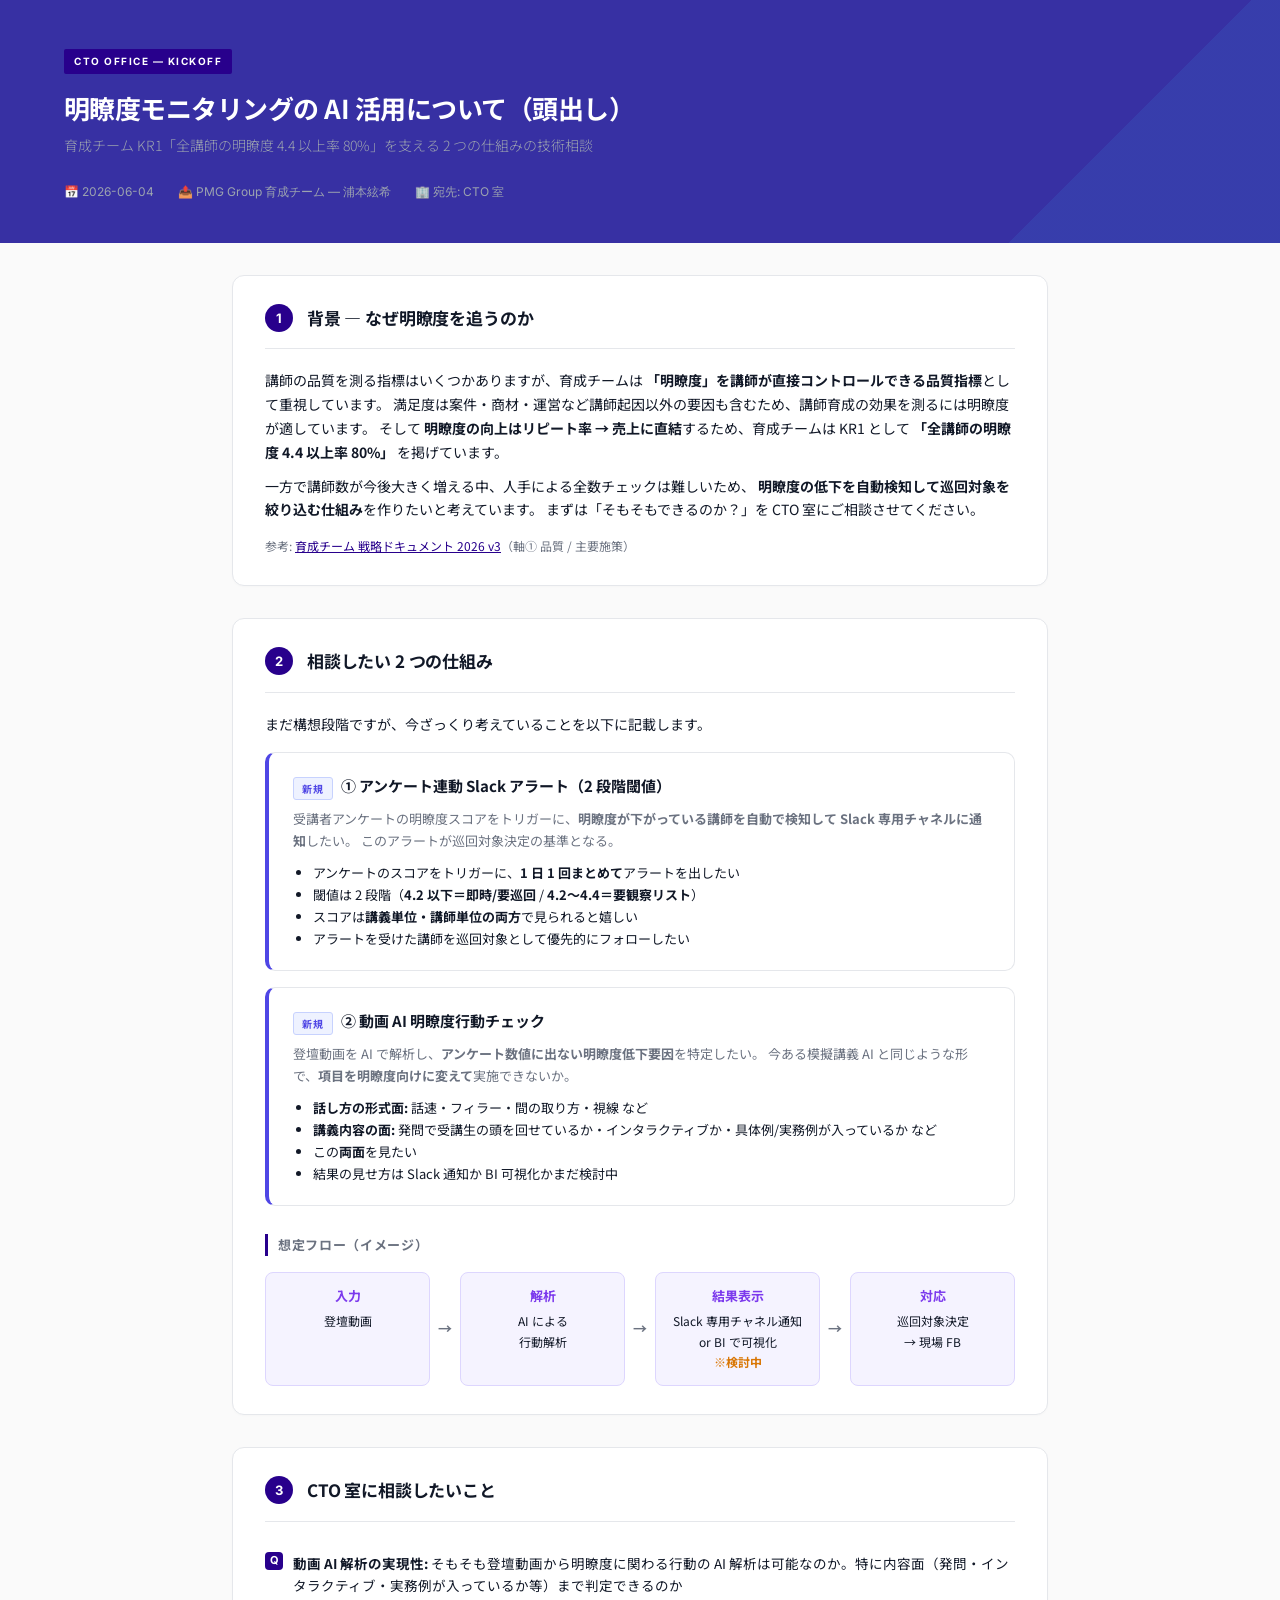
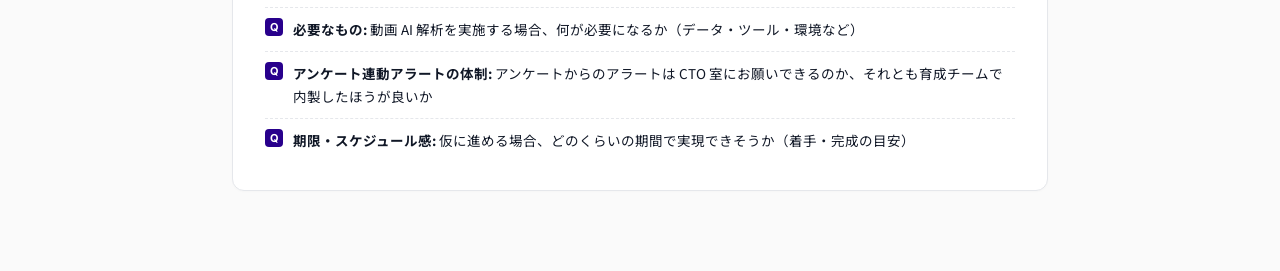
==== strategy/cto-meiryodo-ai-kickoff.html @ fd0e6889 "Add CTO office kickoff doc for clarity-monitoring AI Co-Authored-By: Claude Opus 4.8 (1M context) <n" ====
<!DOCTYPE html>
<html lang="ja">
<head>
<meta charset="UTF-8">
<meta name="viewport" content="width=device-width, initial-scale=1.0">
<title>CTO室相談 頭出し — 明瞭度モニタリングの AI 活用</title>
<link rel="preconnect" href="https://fonts.googleapis.com">
<link href="https://fonts.googleapis.com/css2?family=Noto+Sans+JP:wght@300;400;500;700&family=Inter:wght@300;400;500;600;700&display=swap" rel="stylesheet">
<style>
  :root {
    --blue: #28008C;
    --blue-light: #EEEBFA;
    --blue-mid: #C7BCEA;
    --purple: #7C3AED;
    --purple-light: #F5F3FF;
    --purple-mid: #DDD6FE;
    --sky: #0EA5E9;
    --sky-light: #F0F9FF;
    --sky-mid: #BAE6FD;
    --status-redesign: #9F1239;
    --status-redesign-light: #FFF1F2;
    --status-redesign-mid: #FECDD3;
    --status-new: #4F46E5;
    --status-new-light: #EEF2FF;
    --status-new-mid: #C7D2FE;
    --yellow: #CA8A04;
    --yellow-light: #FEFCE8;
    --yellow-mid: #FEF08A;
    --text: #111827;
    --dark-bg: #3730A3;
    --text-sub: #6B7280;
    --border: #E5E7EB;
    --white: #FFFFFF;
  }

  * { box-sizing: border-box; margin: 0; padding: 0; }

  body {
    font-family: 'Noto Sans JP', sans-serif;
    font-size: 14px;
    line-height: 1.7;
    color: var(--text);
    background: #FAFAFA;
  }

  /* ヘッダー */
  .doc-header {
    background: var(--dark-bg);
    color: white;
    padding: 48px 64px 40px;
    position: relative;
    overflow: hidden;
  }
  .doc-header::before {
    content: '';
    position: absolute;
    top: 0; right: 0;
    width: 300px; height: 100%;
    background: linear-gradient(135deg, transparent 50%, rgba(55,138,221,0.15) 50%);
  }
  .doc-header .badge {
    display: inline-block;
    background: var(--blue);
    color: white;
    font-family: 'Inter', sans-serif;
    font-size: 10px;
    font-weight: 700;
    letter-spacing: 0.15em;
    padding: 4px 10px;
    border-radius: 2px;
    margin-bottom: 16px;
  }
  .doc-header h1 {
    font-size: 26px;
    font-weight: 700;
    letter-spacing: -0.02em;
    margin-bottom: 8px;
    line-height: 1.4;
  }
  .doc-header .slogan-ja {
    font-size: 14px;
    font-weight: 300;
    color: #9CA3AF;
    margin-bottom: 24px;
  }
  .doc-header .meta {
    display: flex;
    gap: 24px;
    font-size: 12px;
    color: #9CA3AF;
    font-family: 'Inter', sans-serif;
    flex-wrap: wrap;
  }
  .doc-header .meta span { display: flex; align-items: center; gap: 6px; }

  .container {
    max-width: 880px;
    margin: 0 auto;
    padding: 0 32px 80px;
  }

  .section {
    margin-top: 32px;
    background: white;
    border: 1px solid var(--border);
    border-radius: 12px;
    padding: 28px 32px;
    box-shadow: 0 1px 2px rgba(0,0,0,0.02);
  }
  .section-header {
    display: flex;
    align-items: center;
    gap: 14px;
    margin-bottom: 20px;
    padding-bottom: 16px;
    border-bottom: 1px solid var(--border);
  }
  .section-num {
    display: inline-flex;
    align-items: center;
    justify-content: center;
    width: 28px;
    height: 28px;
    background: var(--blue);
    color: white;
    font-family: 'Inter', sans-serif;
    font-size: 13px;
    font-weight: 700;
    border-radius: 50%;
    flex-shrink: 0;
  }
  .section-title {
    font-size: 17px;
    font-weight: 700;
    letter-spacing: -0.01em;
  }
  .subsection { margin-top: 28px; }
  .subsection-title {
    font-size: 13px;
    font-weight: 700;
    letter-spacing: 0.05em;
    color: var(--text-sub);
    text-transform: uppercase;
    margin-bottom: 12px;
    padding-left: 10px;
    border-left: 3px solid var(--blue);
  }

  table {
    width: 100%;
    border-collapse: collapse;
    font-size: 13px;
    margin-top: 8px;
  }
  th {
    background: var(--blue-light);
    color: var(--blue);
    font-weight: 700;
    text-align: left;
    padding: 10px 14px;
    border: 1px solid var(--border);
    font-size: 12px;
  }
  td {
    padding: 10px 14px;
    border: 1px solid var(--border);
    vertical-align: top;
  }

  .status-badge {
    display: inline-block;
    font-size: 10px;
    font-weight: 700;
    letter-spacing: 0.08em;
    padding: 2px 8px;
    border-radius: 3px;
    margin-right: 8px;
    vertical-align: middle;
  }
  .status-badge.new { background: var(--status-new-light); color: var(--status-new); border: 1px solid var(--status-new-mid); }
  .status-badge.redesign { background: var(--status-redesign-light); color: var(--status-redesign); border: 1px solid var(--status-redesign-mid); }

  .info-box {
    background: var(--sky-light);
    border: 1px solid var(--sky-mid);
    border-radius: 8px;
    padding: 14px 18px;
    margin-top: 14px;
    font-size: 13px;
  }
  .note-box {
    background: var(--yellow-light);
    border: 1px solid var(--yellow-mid);
    border-radius: 8px;
    padding: 14px 18px;
    margin-top: 14px;
    font-size: 13px;
  }

  /* 施策カード */
  .measure-card {
    border: 1px solid var(--border);
    border-radius: 10px;
    padding: 20px 24px;
    margin-top: 16px;
  }
  .measure-card.new { border-left: 4px solid var(--status-new); }
  .measure-card.redesign { border-left: 4px solid var(--status-redesign); }
  .measure-card h3 {
    font-size: 15px;
    font-weight: 700;
    margin-bottom: 8px;
  }
  .measure-card p { font-size: 13px; color: var(--text-sub); }

  /* フロー図 */
  .flow {
    display: flex;
    align-items: stretch;
    gap: 0;
    margin-top: 16px;
    flex-wrap: wrap;
  }
  .flow-step {
    flex: 1;
    min-width: 130px;
    background: var(--purple-light);
    border: 1px solid var(--purple-mid);
    border-radius: 8px;
    padding: 12px 14px;
    text-align: center;
    font-size: 12px;
    position: relative;
  }
  .flow-step strong { display: block; font-size: 13px; color: var(--purple); margin-bottom: 4px; }
  .flow-arrow {
    display: flex;
    align-items: center;
    padding: 0 8px;
    color: var(--text-sub);
    font-weight: 700;
  }

  ul.ask-list { list-style: none; margin-top: 4px; }
  ul.ask-list li {
    padding: 10px 0 10px 28px;
    border-bottom: 1px dashed var(--border);
    position: relative;
    font-size: 13.5px;
  }
  ul.ask-list li:last-child { border-bottom: none; }
  ul.ask-list li::before {
    content: 'Q';
    position: absolute;
    left: 0;
    top: 10px;
    width: 18px;
    height: 18px;
    background: var(--blue);
    color: white;
    border-radius: 4px;
    font-family: 'Inter', sans-serif;
    font-size: 11px;
    font-weight: 700;
    display: flex;
    align-items: center;
    justify-content: center;
  }

  .ref-link {
    font-size: 12px;
    color: var(--text-sub);
    margin-top: 14px;
  }
  .ref-link a { color: var(--blue); }

  @media print {
    body { background: white; }
    .section { box-shadow: none; break-inside: avoid; }
  }
</style>
</head>
<body>

<header class="doc-header">
  <span class="badge">CTO OFFICE — KICKOFF</span>
  <h1>明瞭度モニタリングの AI 活用について（頭出し）</h1>
  <p class="slogan-ja">育成チーム KR1「全講師の明瞭度 4.4 以上率 80%」を支える 2 つの仕組みの技術相談</p>
  <div class="meta">
    <span>📅 2026-06-04</span>
    <span>📤 PMG Group 育成チーム — 浦本絃希</span>
    <span>🏢 宛先: CTO 室</span>
  </div>
</header>

<div class="container">

  <!-- 01 背景 -->
  <section class="section">
    <div class="section-header">
      <span class="section-num">1</span>
      <span class="section-title">背景 — なぜ明瞭度を追うのか</span>
    </div>
    <p>
      講師の品質を測る指標はいくつかありますが、育成チームは
      <strong>「明瞭度」を講師が直接コントロールできる品質指標</strong>として重視しています。
      満足度は案件・商材・運営など講師起因以外の要因も含むため、講師育成の効果を測るには明瞭度が適しています。
      そして <strong>明瞭度の向上はリピート率 → 売上に直結</strong>するため、育成チームは KR1 として
      <strong>「全講師の明瞭度 4.4 以上率 80%」</strong> を掲げています。
    </p>
    <p style="margin-top: 10px;">
      一方で講師数が今後大きく増える中、人手による全数チェックは難しいため、
      <strong>明瞭度の低下を自動検知して巡回対象を絞り込む仕組み</strong>を作りたいと考えています。
      まずは「そもそもできるのか？」を CTO 室にご相談させてください。
    </p>
    <p class="ref-link">
      参考: <a href="https://genki-uramoto.github.io/strategy/ikusei-team-strategy.html">育成チーム 戦略ドキュメント 2026 v3</a>（軸① 品質 / 主要施策）
    </p>
  </section>

  <!-- 02 相談したい2つの仕組み -->
  <section class="section">
    <div class="section-header">
      <span class="section-num">2</span>
      <span class="section-title">相談したい 2 つの仕組み</span>
    </div>

    <p style="margin-bottom: 4px;">まだ構想段階ですが、今ざっくり考えていることを以下に記載します。</p>

    <div class="measure-card new">
      <h3><span class="status-badge new">新規</span>① アンケート連動 Slack アラート（2 段階閾値）</h3>
      <p>
        受講者アンケートの明瞭度スコアをトリガーに、<strong>明瞭度が下がっている講師を自動で検知して Slack 専用チャネルに通知</strong>したい。
        このアラートが巡回対象決定の基準となる。
      </p>
      <ul style="margin: 10px 0 0; padding-left: 20px; font-size: 13px;">
        <li>アンケートのスコアをトリガーに、<strong>1 日 1 回まとめて</strong>アラートを出したい</li>
        <li>閾値は 2 段階（<strong>4.2 以下＝即時/要巡回</strong> / <strong>4.2〜4.4＝要観察リスト</strong>）</li>
        <li>スコアは<strong>講義単位・講師単位の両方</strong>で見られると嬉しい</li>
        <li>アラートを受けた講師を巡回対象として優先的にフォローしたい</li>
      </ul>
    </div>

    <div class="measure-card new">
      <h3><span class="status-badge new">新規</span>② 動画 AI 明瞭度行動チェック</h3>
      <p>
        登壇動画を AI で解析し、<strong>アンケート数値に出ない明瞭度低下要因</strong>を特定したい。
        今ある模擬講義 AI と同じような形で、<strong>項目を明瞭度向けに変えて</strong>実施できないか。
      </p>
      <ul style="margin: 10px 0 0; padding-left: 20px; font-size: 13px;">
        <li><strong>話し方の形式面:</strong> 話速・フィラー・間の取り方・視線 など</li>
        <li><strong>講義内容の面:</strong> 発問で受講生の頭を回せているか・インタラクティブか・具体例/実務例が入っているか など</li>
        <li>この<strong>両面</strong>を見たい</li>
        <li>結果の見せ方は Slack 通知か BI 可視化かまだ検討中</li>
      </ul>
    </div>

    <div class="subsection">
      <div class="subsection-title">想定フロー（イメージ）</div>
      <div class="flow">
        <div class="flow-step"><strong>入力</strong>登壇動画</div>
        <div class="flow-arrow">→</div>
        <div class="flow-step"><strong>解析</strong>AI による<br>行動解析</div>
        <div class="flow-arrow">→</div>
        <div class="flow-step"><strong>結果表示</strong>Slack 専用チャネル通知<br>or BI で可視化<br><span style="color:#D97706; font-weight:700;">※検討中</span></div>
        <div class="flow-arrow">→</div>
        <div class="flow-step"><strong>対応</strong>巡回対象決定<br>→ 現場 FB</div>
      </div>
    </div>
  </section>

  <!-- 03 相談ポイント -->
  <section class="section">
    <div class="section-header">
      <span class="section-num">3</span>
      <span class="section-title">CTO 室に相談したいこと</span>
    </div>
    <ul class="ask-list">
      <li><strong>動画 AI 解析の実現性:</strong> そもそも登壇動画から明瞭度に関わる行動の AI 解析は可能なのか。特に内容面（発問・インタラクティブ・実務例が入っているか等）まで判定できるのか</li>
      <li><strong>必要なもの:</strong> 動画 AI 解析を実施する場合、何が必要になるか（データ・ツール・環境など）</li>
      <li><strong>アンケート連動アラートの体制:</strong> アンケートからのアラートは CTO 室にお願いできるのか、それとも育成チームで内製したほうが良いか</li>
      <li><strong>期限・スケジュール感:</strong> 仮に進める場合、どのくらいの期間で実現できそうか（着手・完成の目安）</li>
    </ul>
  </section>

</div>
</body>
</html>
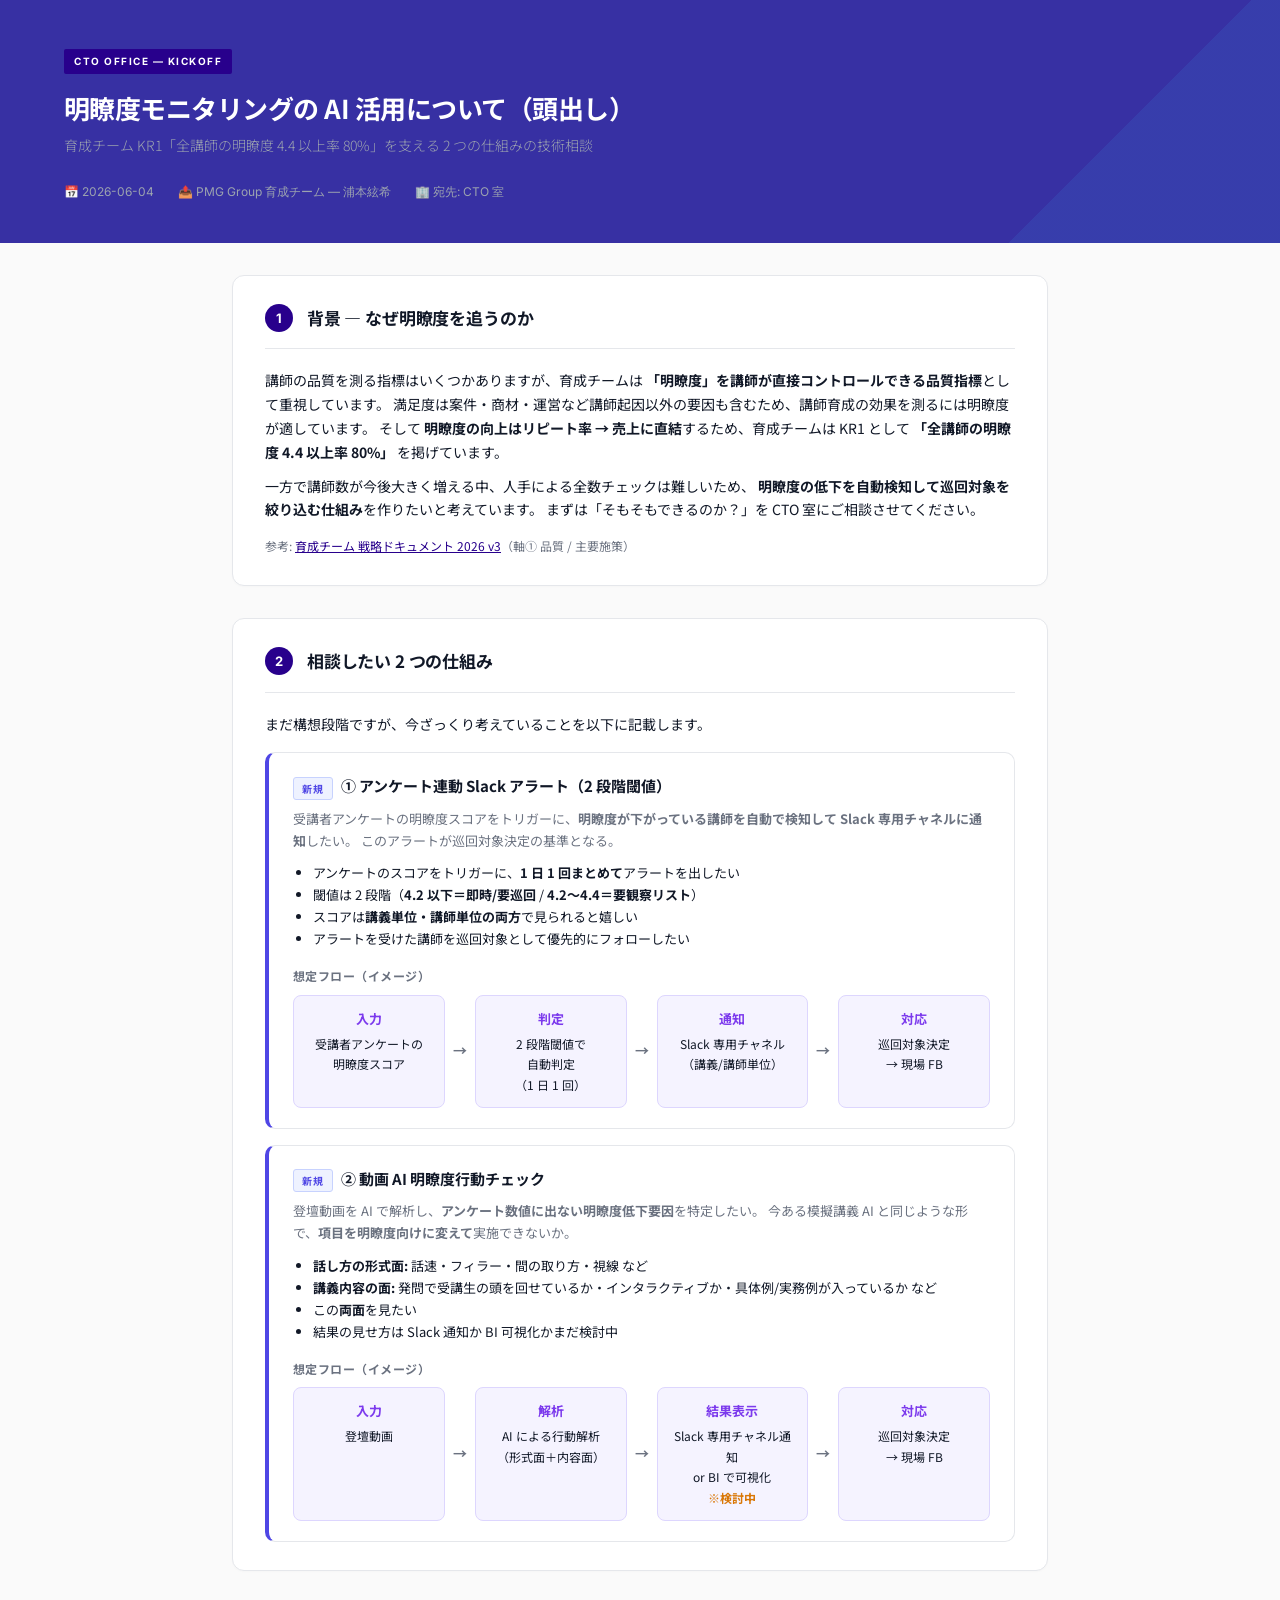
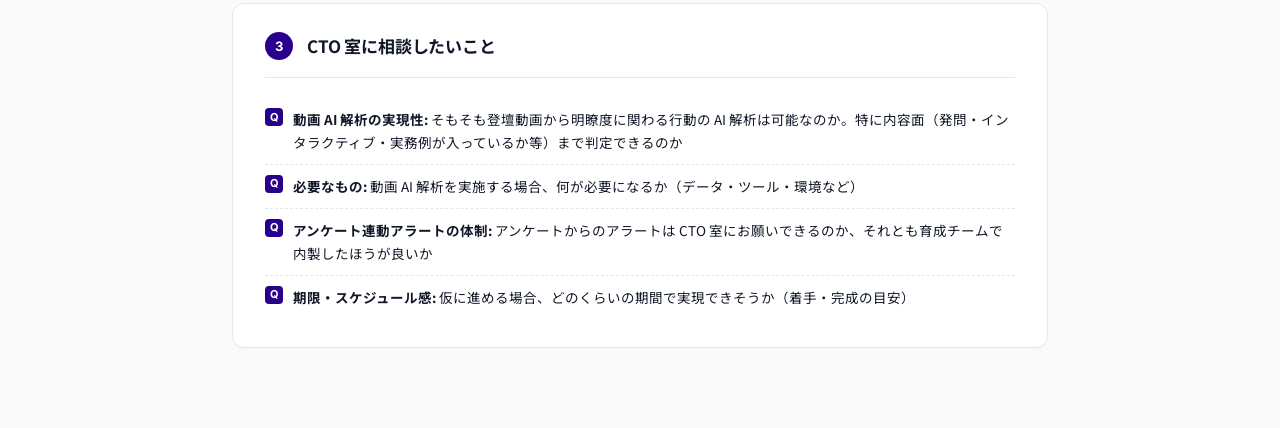
==== commit 6f65b56d: "Split envisioned flow into per-track flows in clarity-monitoring kickoff Co-Authored-By: Claude Opus" ====
--- a/strategy/cto-meiryodo-ai-kickoff.html
+++ b/strategy/cto-meiryodo-ai-kickoff.html
@@ -218,8 +218,15 @@
     display: flex;
     align-items: stretch;
     gap: 0;
+    margin-top: 8px;
+    flex-wrap: wrap;
+  }
+  .flow-label {
     margin-top: 16px;
-    flex-wrap: wrap;
+    font-size: 12px;
+    font-weight: 700;
+    color: var(--text-sub);
+    letter-spacing: 0.04em;
   }
   .flow-step {
     flex: 1;
@@ -339,6 +346,16 @@
         <li>スコアは<strong>講義単位・講師単位の両方</strong>で見られると嬉しい</li>
         <li>アラートを受けた講師を巡回対象として優先的にフォローしたい</li>
       </ul>
+      <div class="flow-label">想定フロー（イメージ）</div>
+      <div class="flow">
+        <div class="flow-step"><strong>入力</strong>受講者アンケートの<br>明瞭度スコア</div>
+        <div class="flow-arrow">→</div>
+        <div class="flow-step"><strong>判定</strong>2 段階閾値で<br>自動判定<br>（1 日 1 回）</div>
+        <div class="flow-arrow">→</div>
+        <div class="flow-step"><strong>通知</strong>Slack 専用チャネル<br>（講義/講師単位）</div>
+        <div class="flow-arrow">→</div>
+        <div class="flow-step"><strong>対応</strong>巡回対象決定<br>→ 現場 FB</div>
+      </div>
     </div>
 
     <div class="measure-card new">
@@ -353,14 +370,11 @@
         <li>この<strong>両面</strong>を見たい</li>
         <li>結果の見せ方は Slack 通知か BI 可視化かまだ検討中</li>
       </ul>
-    </div>
-
-    <div class="subsection">
-      <div class="subsection-title">想定フロー（イメージ）</div>
+      <div class="flow-label">想定フロー（イメージ）</div>
       <div class="flow">
         <div class="flow-step"><strong>入力</strong>登壇動画</div>
         <div class="flow-arrow">→</div>
-        <div class="flow-step"><strong>解析</strong>AI による<br>行動解析</div>
+        <div class="flow-step"><strong>解析</strong>AI による行動解析<br>（形式面＋内容面）</div>
         <div class="flow-arrow">→</div>
         <div class="flow-step"><strong>結果表示</strong>Slack 専用チャネル通知<br>or BI で可視化<br><span style="color:#D97706; font-weight:700;">※検討中</span></div>
         <div class="flow-arrow">→</div>
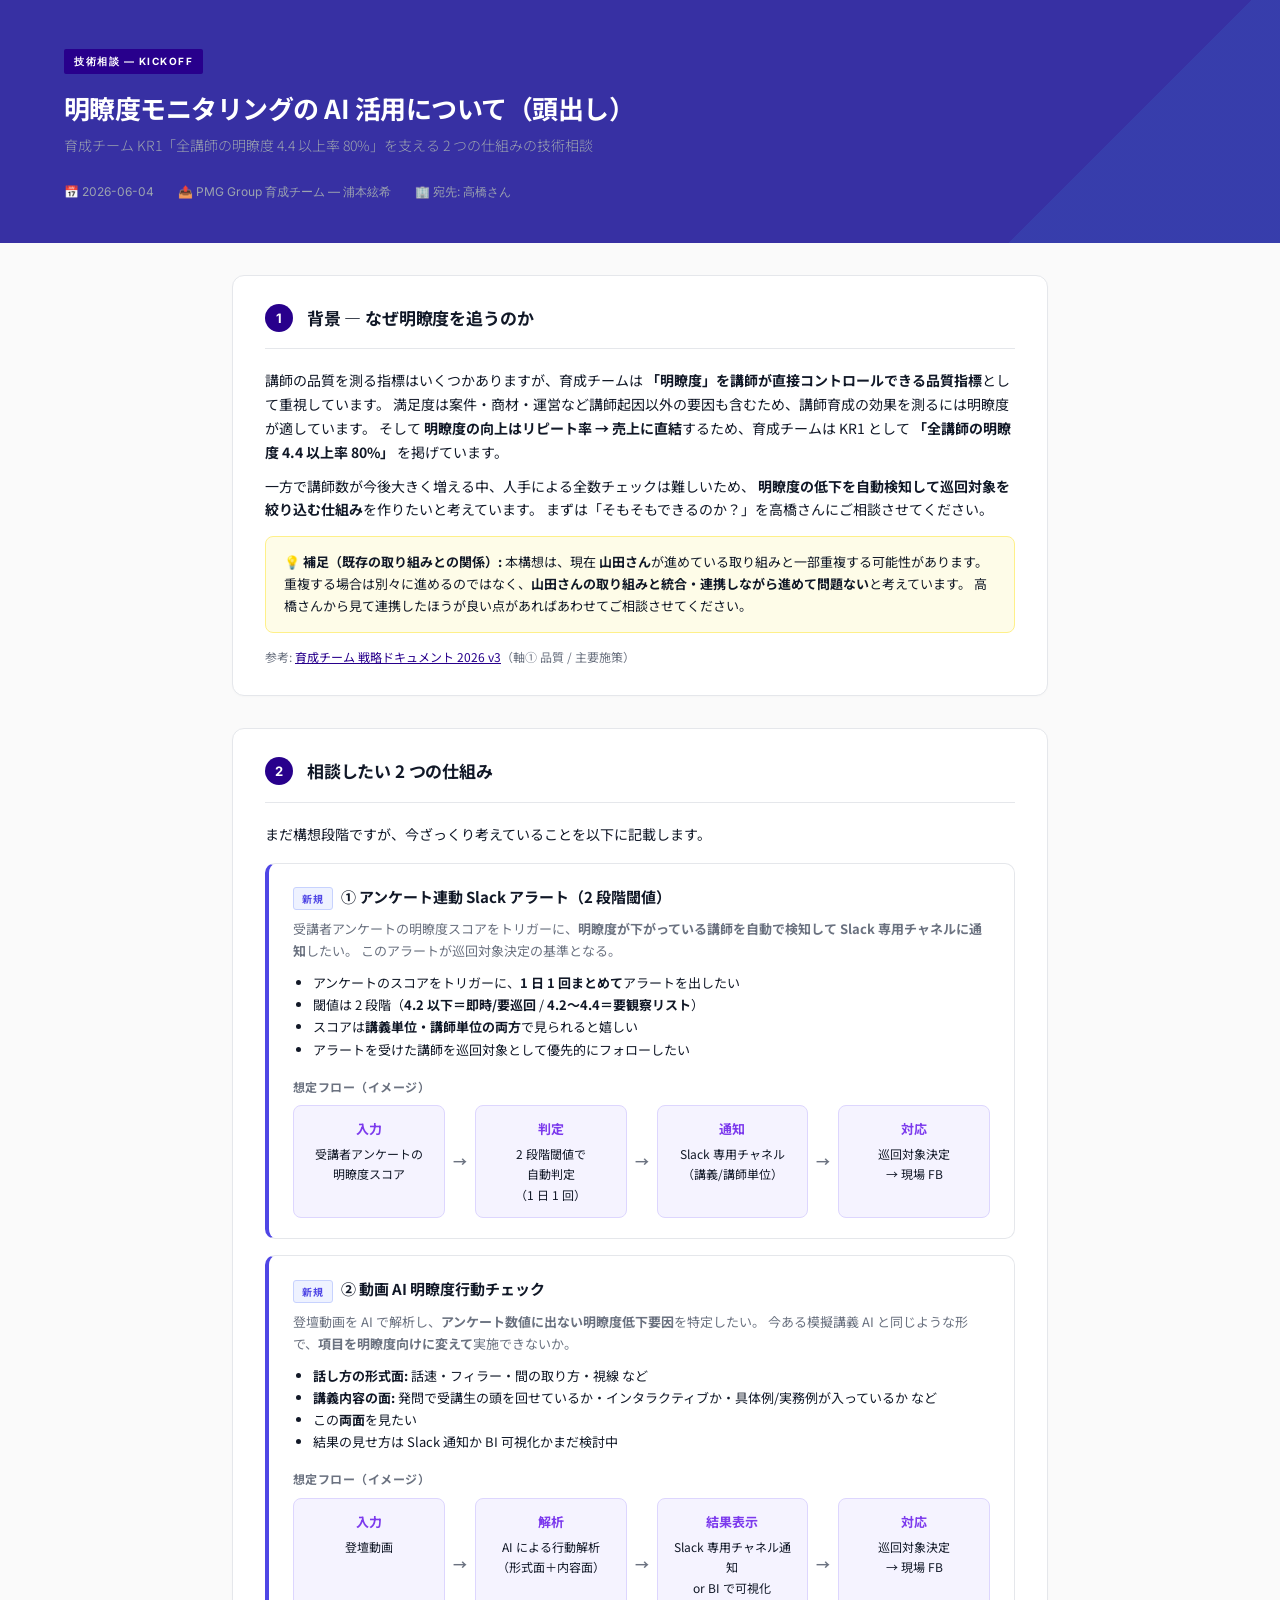
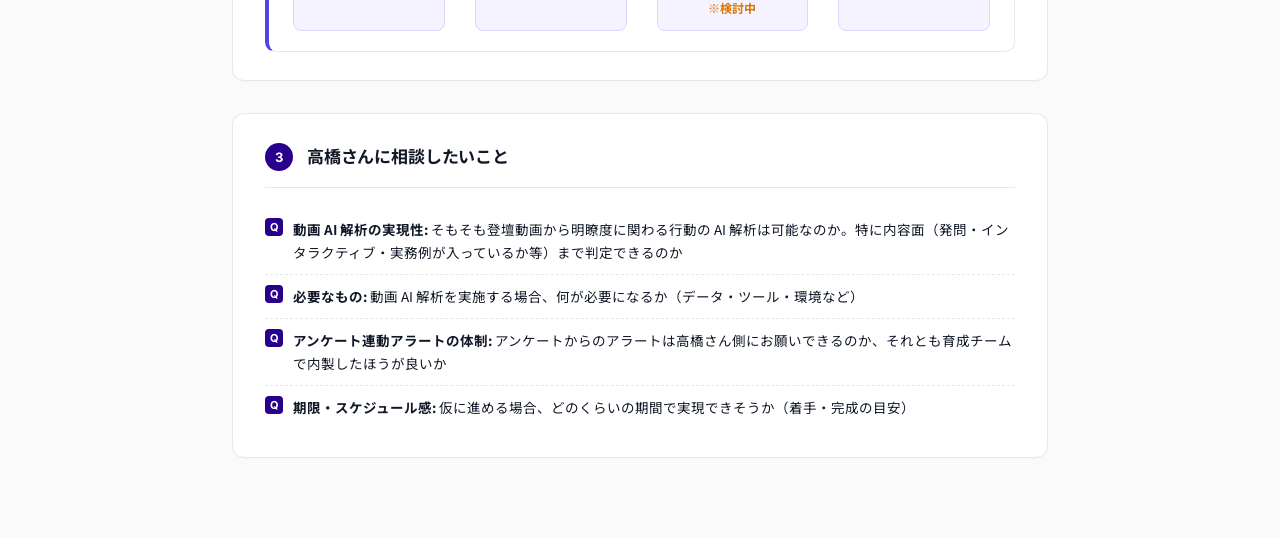
==== commit 38bca850: "Retarget kickoff to 高橋さん and note overlap with 山田さん's work Co-Authored-By: Claude Opus 4.8 (1M conte" ====
--- a/strategy/cto-meiryodo-ai-kickoff.html
+++ b/strategy/cto-meiryodo-ai-kickoff.html
@@ -3,7 +3,7 @@
 <head>
 <meta charset="UTF-8">
 <meta name="viewport" content="width=device-width, initial-scale=1.0">
-<title>CTO室相談 頭出し — 明瞭度モニタリングの AI 活用</title>
+<title>高橋さん相談 頭出し — 明瞭度モニタリングの AI 活用</title>
 <link rel="preconnect" href="https://fonts.googleapis.com">
 <link href="https://fonts.googleapis.com/css2?family=Noto+Sans+JP:wght@300;400;500;700&family=Inter:wght@300;400;500;600;700&display=swap" rel="stylesheet">
 <style>
@@ -290,13 +290,13 @@
 <body>
 
 <header class="doc-header">
-  <span class="badge">CTO OFFICE — KICKOFF</span>
+  <span class="badge">技術相談 — KICKOFF</span>
   <h1>明瞭度モニタリングの AI 活用について（頭出し）</h1>
   <p class="slogan-ja">育成チーム KR1「全講師の明瞭度 4.4 以上率 80%」を支える 2 つの仕組みの技術相談</p>
   <div class="meta">
     <span>📅 2026-06-04</span>
     <span>📤 PMG Group 育成チーム — 浦本絃希</span>
-    <span>🏢 宛先: CTO 室</span>
+    <span>🏢 宛先: 高橋さん</span>
   </div>
 </header>
 
@@ -318,8 +318,13 @@
     <p style="margin-top: 10px;">
       一方で講師数が今後大きく増える中、人手による全数チェックは難しいため、
       <strong>明瞭度の低下を自動検知して巡回対象を絞り込む仕組み</strong>を作りたいと考えています。
-      まずは「そもそもできるのか？」を CTO 室にご相談させてください。
+      まずは「そもそもできるのか？」を高橋さんにご相談させてください。
     </p>
+    <div class="note-box">
+      💡 <strong>補足（既存の取り組みとの関係）:</strong> 本構想は、現在 <strong>山田さん</strong>が進めている取り組みと一部重複する可能性があります。
+      重複する場合は別々に進めるのではなく、<strong>山田さんの取り組みと統合・連携しながら進めて問題ない</strong>と考えています。
+      高橋さんから見て連携したほうが良い点があればあわせてご相談させてください。
+    </div>
     <p class="ref-link">
       参考: <a href="https://genki-uramoto.github.io/strategy/ikusei-team-strategy.html">育成チーム 戦略ドキュメント 2026 v3</a>（軸① 品質 / 主要施策）
     </p>
@@ -387,12 +392,12 @@
   <section class="section">
     <div class="section-header">
       <span class="section-num">3</span>
-      <span class="section-title">CTO 室に相談したいこと</span>
+      <span class="section-title">高橋さんに相談したいこと</span>
     </div>
     <ul class="ask-list">
       <li><strong>動画 AI 解析の実現性:</strong> そもそも登壇動画から明瞭度に関わる行動の AI 解析は可能なのか。特に内容面（発問・インタラクティブ・実務例が入っているか等）まで判定できるのか</li>
       <li><strong>必要なもの:</strong> 動画 AI 解析を実施する場合、何が必要になるか（データ・ツール・環境など）</li>
-      <li><strong>アンケート連動アラートの体制:</strong> アンケートからのアラートは CTO 室にお願いできるのか、それとも育成チームで内製したほうが良いか</li>
+      <li><strong>アンケート連動アラートの体制:</strong> アンケートからのアラートは高橋さん側にお願いできるのか、それとも育成チームで内製したほうが良いか</li>
       <li><strong>期限・スケジュール感:</strong> 仮に進める場合、どのくらいの期間で実現できそうか（着手・完成の目安）</li>
     </ul>
   </section>
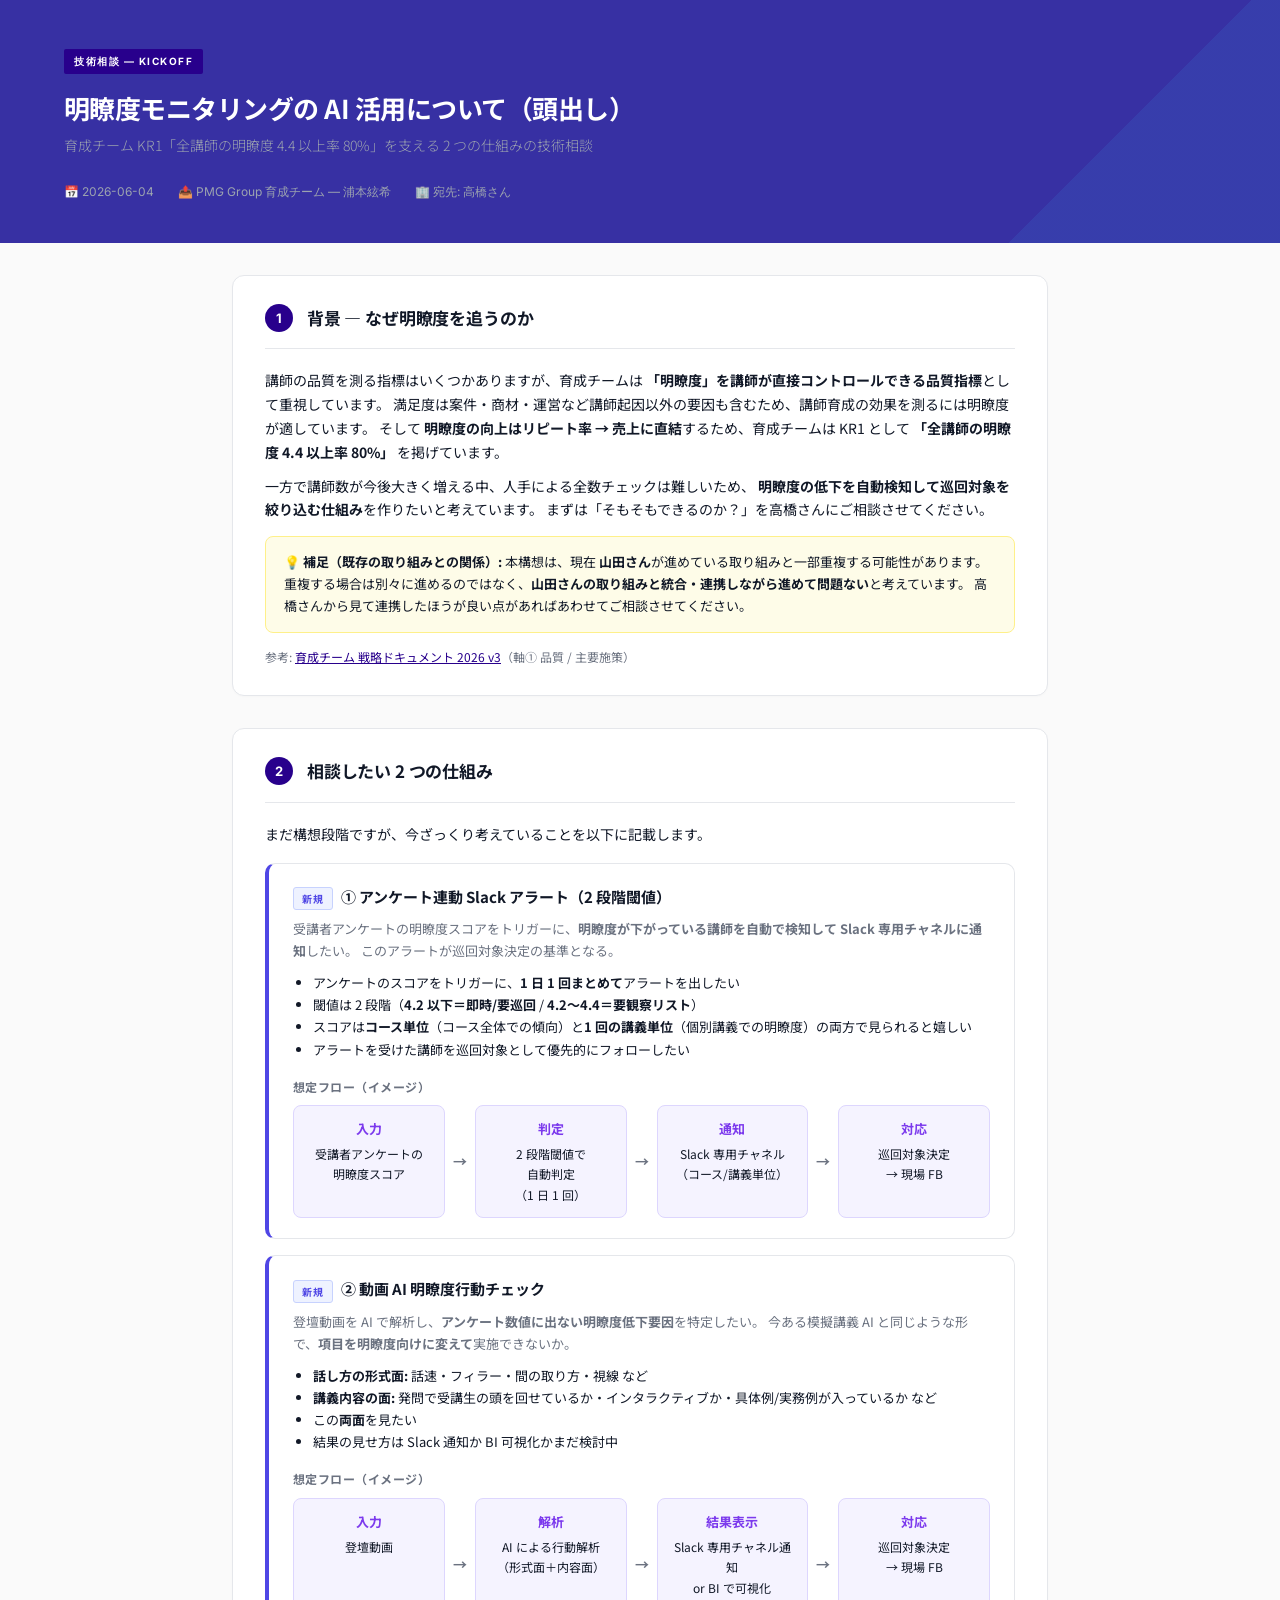
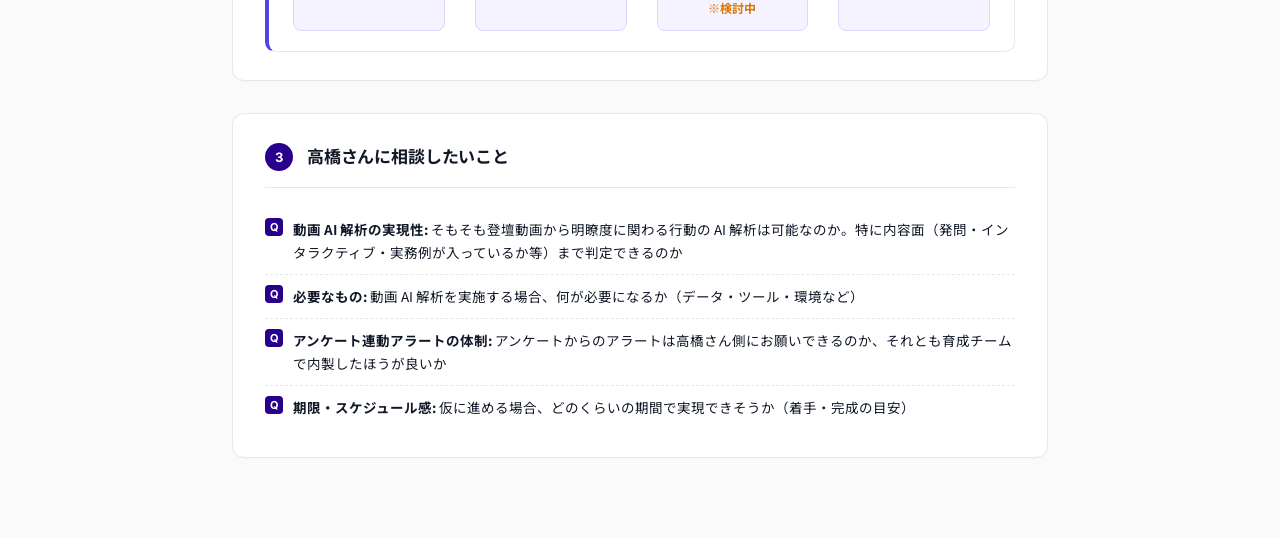
==== commit 18ba0546: "Clarify score granularity: course-level vs single-lecture Co-Authored-By: Claude Opus 4.8 (1M contex" ====
--- a/strategy/cto-meiryodo-ai-kickoff.html
+++ b/strategy/cto-meiryodo-ai-kickoff.html
@@ -348,7 +348,7 @@
       <ul style="margin: 10px 0 0; padding-left: 20px; font-size: 13px;">
         <li>アンケートのスコアをトリガーに、<strong>1 日 1 回まとめて</strong>アラートを出したい</li>
         <li>閾値は 2 段階（<strong>4.2 以下＝即時/要巡回</strong> / <strong>4.2〜4.4＝要観察リスト</strong>）</li>
-        <li>スコアは<strong>講義単位・講師単位の両方</strong>で見られると嬉しい</li>
+        <li>スコアは<strong>コース単位</strong>（コース全体での傾向）と<strong>1 回の講義単位</strong>（個別講義での明瞭度）の両方で見られると嬉しい</li>
         <li>アラートを受けた講師を巡回対象として優先的にフォローしたい</li>
       </ul>
       <div class="flow-label">想定フロー（イメージ）</div>
@@ -357,7 +357,7 @@
         <div class="flow-arrow">→</div>
         <div class="flow-step"><strong>判定</strong>2 段階閾値で<br>自動判定<br>（1 日 1 回）</div>
         <div class="flow-arrow">→</div>
-        <div class="flow-step"><strong>通知</strong>Slack 専用チャネル<br>（講義/講師単位）</div>
+        <div class="flow-step"><strong>通知</strong>Slack 専用チャネル<br>（コース/講義単位）</div>
         <div class="flow-arrow">→</div>
         <div class="flow-step"><strong>対応</strong>巡回対象決定<br>→ 現場 FB</div>
       </div>
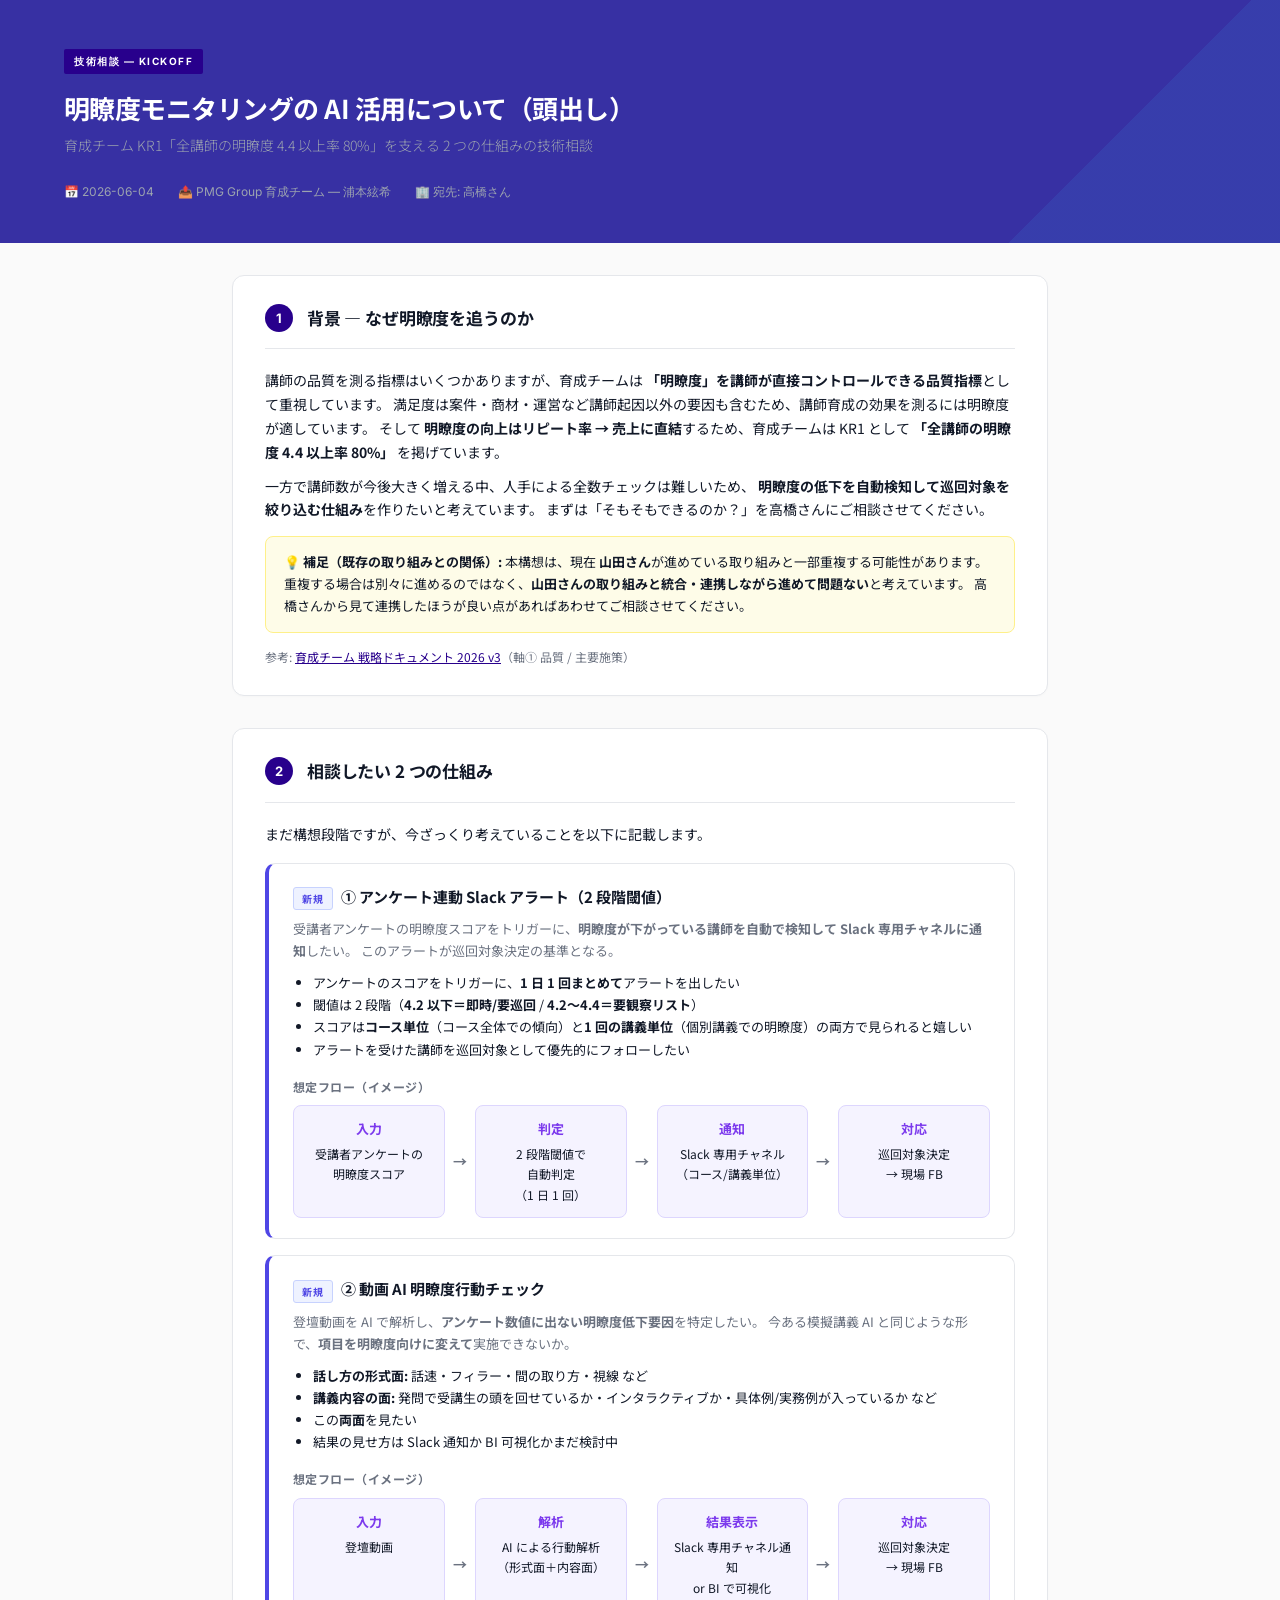
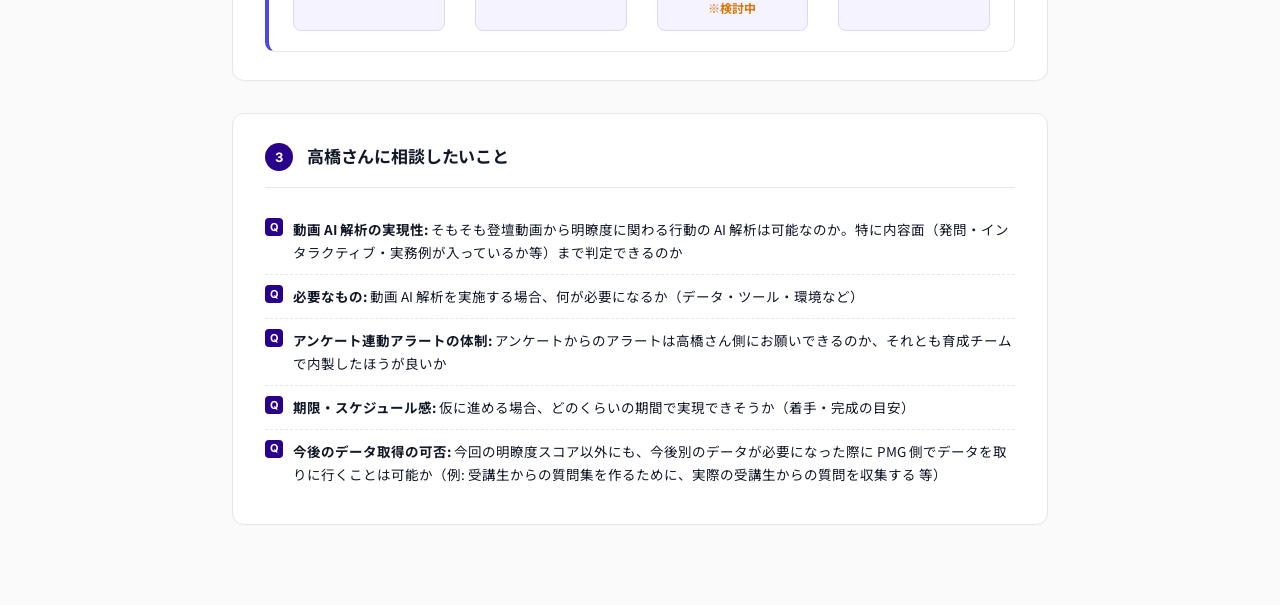
==== commit 4b478e35: "Add consultation point on future PMG data access" ====
--- a/strategy/cto-meiryodo-ai-kickoff.html
+++ b/strategy/cto-meiryodo-ai-kickoff.html
@@ -284,10 +284,55 @@
   @media print {
     body { background: white; }
     .section { box-shadow: none; break-inside: avoid; }
-  }
+    #editbar { display: none !important; }
+  }
+
+  /* ===== In-page editor (shown only on #edit) ===== */
+  #editbar {
+    display: none;
+    position: fixed;
+    top: 14px;
+    right: 14px;
+    z-index: 9999;
+    background: var(--white);
+    border: 1px solid var(--border);
+    border-radius: 12px;
+    box-shadow: 0 6px 24px rgba(17,24,39,0.16);
+    padding: 8px 12px;
+    align-items: center;
+    gap: 8px;
+    font-family: 'Inter', 'Noto Sans JP', sans-serif;
+    font-size: 12px;
+  }
+  #editbar.visible { display: flex; }
+  #editbar #editbar-status { color: var(--text-sub); min-width: 92px; }
+  #editbar button {
+    font: inherit;
+    cursor: pointer;
+    border: 1px solid var(--border);
+    background: var(--white);
+    color: var(--text);
+    border-radius: 8px;
+    padding: 6px 12px;
+    transition: all 0.15s;
+  }
+  #editbar button:hover { background: var(--purple-light); }
+  #editbar #btn-save { background: var(--purple); color: var(--white); border-color: var(--purple); }
+  #editbar #btn-save:hover { filter: brightness(1.08); }
+  #editbar #btn-token { padding: 6px 10px; }
+  body.edit-mode .doc-header,
+  body.edit-mode .container { outline: 2px dashed var(--purple-mid); outline-offset: 4px; }
+  [contenteditable="true"]:focus { outline: 2px solid var(--purple); outline-offset: 2px; border-radius: 4px; }
 </style>
 </head>
 <body>
+
+<div id="editbar">
+  <span id="editbar-status">閲覧モード</span>
+  <button id="btn-toggle" type="button">編集モード</button>
+  <button id="btn-save" type="button">保存</button>
+  <button id="btn-token" type="button" title="GitHub トークンを再設定">🔑</button>
+</div>
 
 <header class="doc-header">
   <span class="badge">技術相談 — KICKOFF</span>
@@ -399,9 +444,107 @@
       <li><strong>必要なもの:</strong> 動画 AI 解析を実施する場合、何が必要になるか（データ・ツール・環境など）</li>
       <li><strong>アンケート連動アラートの体制:</strong> アンケートからのアラートは高橋さん側にお願いできるのか、それとも育成チームで内製したほうが良いか</li>
       <li><strong>期限・スケジュール感:</strong> 仮に進める場合、どのくらいの期間で実現できそうか（着手・完成の目安）</li>
+      <li><strong>今後のデータ取得の可否:</strong> 今回の明瞭度スコア以外にも、今後別のデータが必要になった際に PMG 側でデータを取りに行くことは可能か（例: 受講生からの質問集を作るために、実際の受講生からの質問を収集する 等）</li>
     </ul>
   </section>
 
 </div>
+
+<script>
+(function () {
+  // ===== In-page editor: edit text and commit back to GitHub =====
+  var CFG = {
+    owner: 'Genki-Uramoto',
+    repo: 'Genki-Uramoto.github.io',
+    path: 'strategy/cto-meiryodo-ai-kickoff.html',
+    branch: 'main'
+  };
+  var bar = document.getElementById('editbar');
+  var statusEl = document.getElementById('editbar-status');
+  // Editor UI appears only when the URL ends with #edit (or ?edit). Plain URL = clean view.
+  if (!/edit/i.test(location.hash) && !/[?&]edit\b/i.test(location.search)) return;
+
+  var regions = [document.querySelector('.doc-header'), document.querySelector('.container')].filter(Boolean);
+  var editing = false;
+
+  function setStatus(t) { statusEl.textContent = t; }
+
+  function setEditing(on) {
+    editing = on;
+    regions.forEach(function (el) {
+      if (on) el.setAttribute('contenteditable', 'true');
+      else el.removeAttribute('contenteditable');
+    });
+    document.body.classList.toggle('edit-mode', on);
+    document.getElementById('btn-toggle').textContent = on ? '編集を終了' : '編集モード';
+    setStatus(on ? '編集中' : '閲覧モード');
+  }
+
+  function getToken(force) {
+    var t = sessionStorage.getItem('gh_token');
+    if (!t || force) {
+      t = window.prompt('GitHub Personal Access Token を入力（contents: write 権限。このタブを閉じるまで保持されます）', '');
+      if (t) { t = t.trim(); sessionStorage.setItem('gh_token', t); }
+    }
+    return t;
+  }
+
+  function toBase64Utf8(str) {
+    return btoa(unescape(encodeURIComponent(str)));
+  }
+
+  function serialize() {
+    // Clean transient editor state so the committed file stays a clean view page.
+    setEditing(false);
+    bar.classList.remove('visible');
+    var prevStatus = statusEl.textContent;
+    setStatus('閲覧モード');
+    var html = '<!DOCTYPE html>\n' + document.documentElement.outerHTML;
+    bar.classList.add('visible');
+    setStatus(prevStatus);
+    return html;
+  }
+
+  async function save() {
+    var token = getToken(false);
+    if (!token) { setStatus('トークン未設定'); return; }
+    var html = serialize();
+    var base = 'https://api.github.com/repos/' + CFG.owner + '/' + CFG.repo + '/contents/' + CFG.path;
+    var headers = { Authorization: 'Bearer ' + token, Accept: 'application/vnd.github+json' };
+    try {
+      setStatus('保存中…');
+      var getRes = await fetch(base + '?ref=' + CFG.branch, { headers: headers });
+      if (!getRes.ok) throw new Error('現在ファイル取得失敗 (' + getRes.status + ')');
+      var cur = await getRes.json();
+      var putRes = await fetch(base, {
+        method: 'PUT',
+        headers: Object.assign({ 'Content-Type': 'application/json' }, headers),
+        body: JSON.stringify({
+          message: 'Edit kickoff doc via in-page editor',
+          content: toBase64Utf8(html),
+          sha: cur.sha,
+          branch: CFG.branch
+        })
+      });
+      if (!putRes.ok) {
+        var errText = await putRes.text();
+        throw new Error('保存失敗 (' + putRes.status + ') ' + errText.slice(0, 120));
+      }
+      setStatus('保存完了 ✓（公開反映に1〜2分）');
+    } catch (err) {
+      setStatus('⚠ ' + err.message);
+      if (err.message.indexOf('401') > -1 || err.message.indexOf('403') > -1) {
+        sessionStorage.removeItem('gh_token');
+      }
+    }
+  }
+
+  bar.classList.add('visible');
+  setStatus('閲覧モード');
+  document.getElementById('btn-toggle').onclick = function () { setEditing(!editing); };
+  document.getElementById('btn-save').onclick = save;
+  document.getElementById('btn-token').onclick = function () { getToken(true); };
+})();
+</script>
 </body>
 </html>
